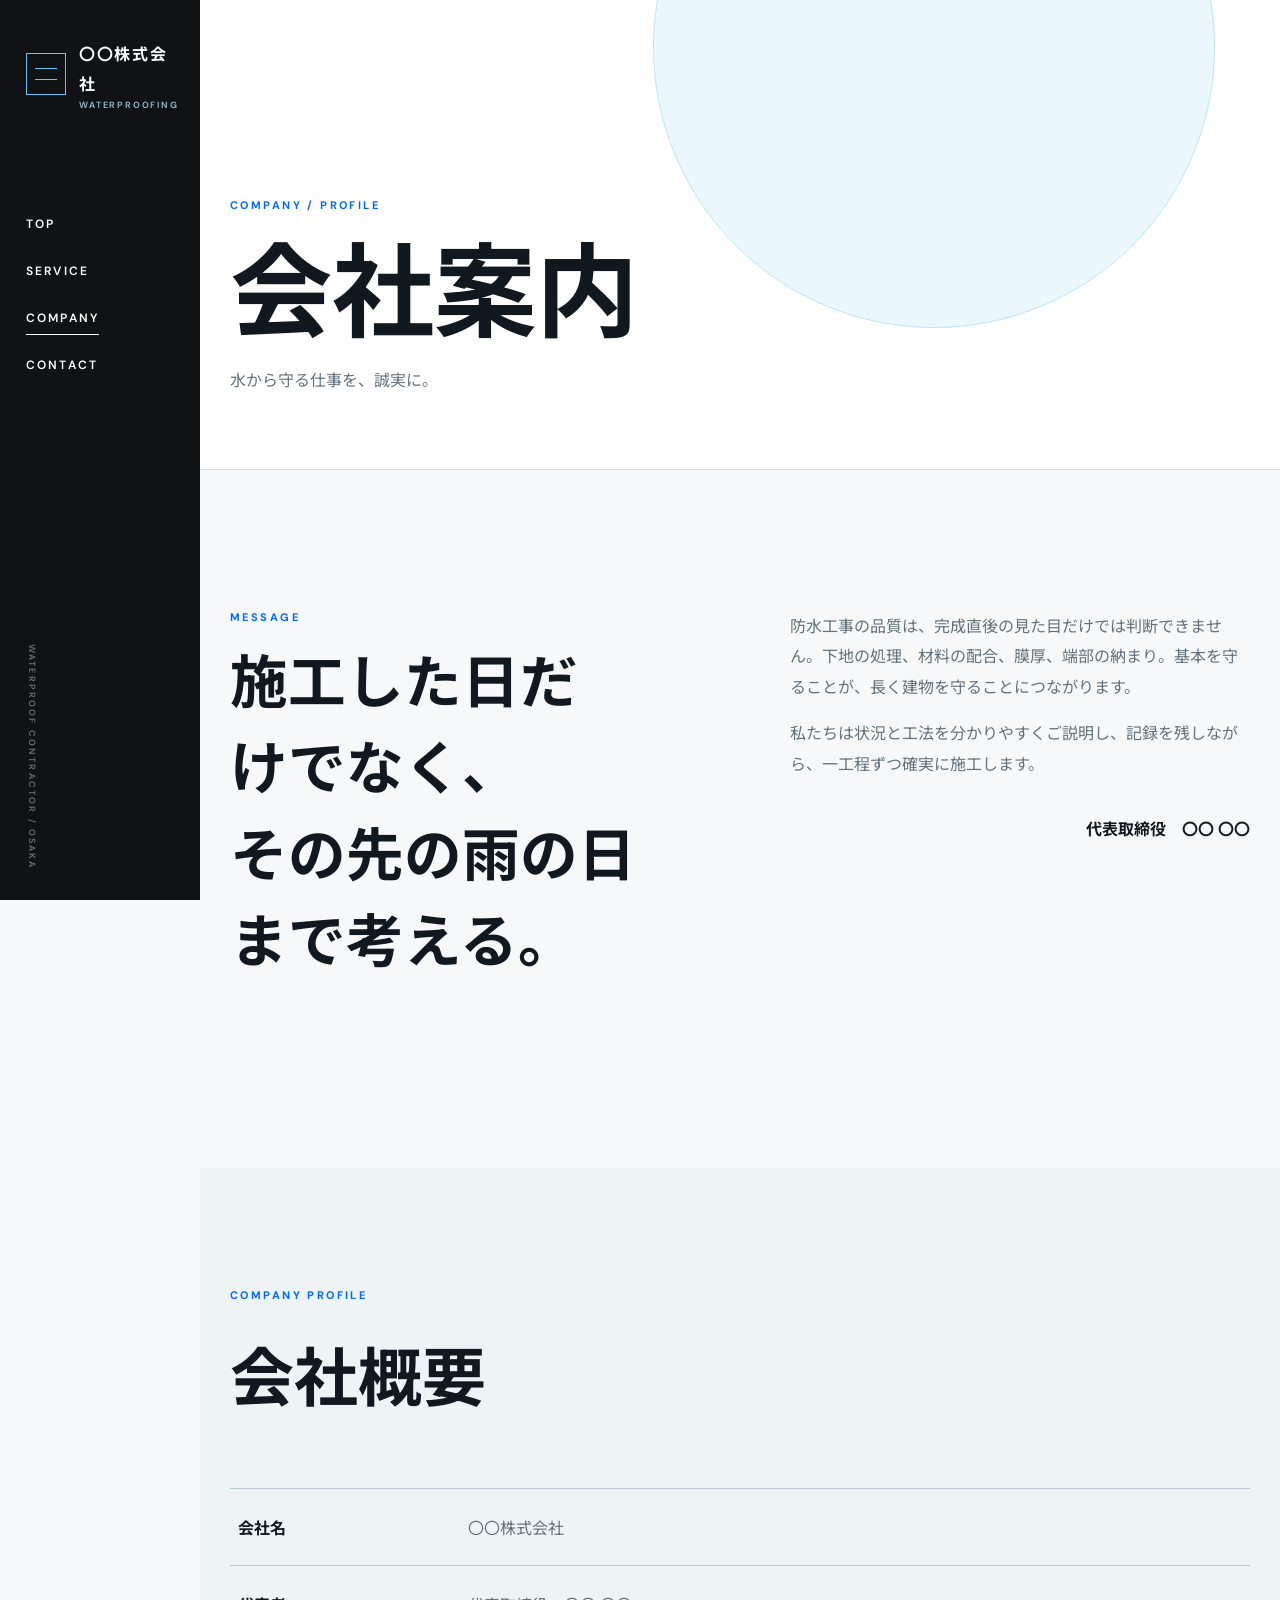
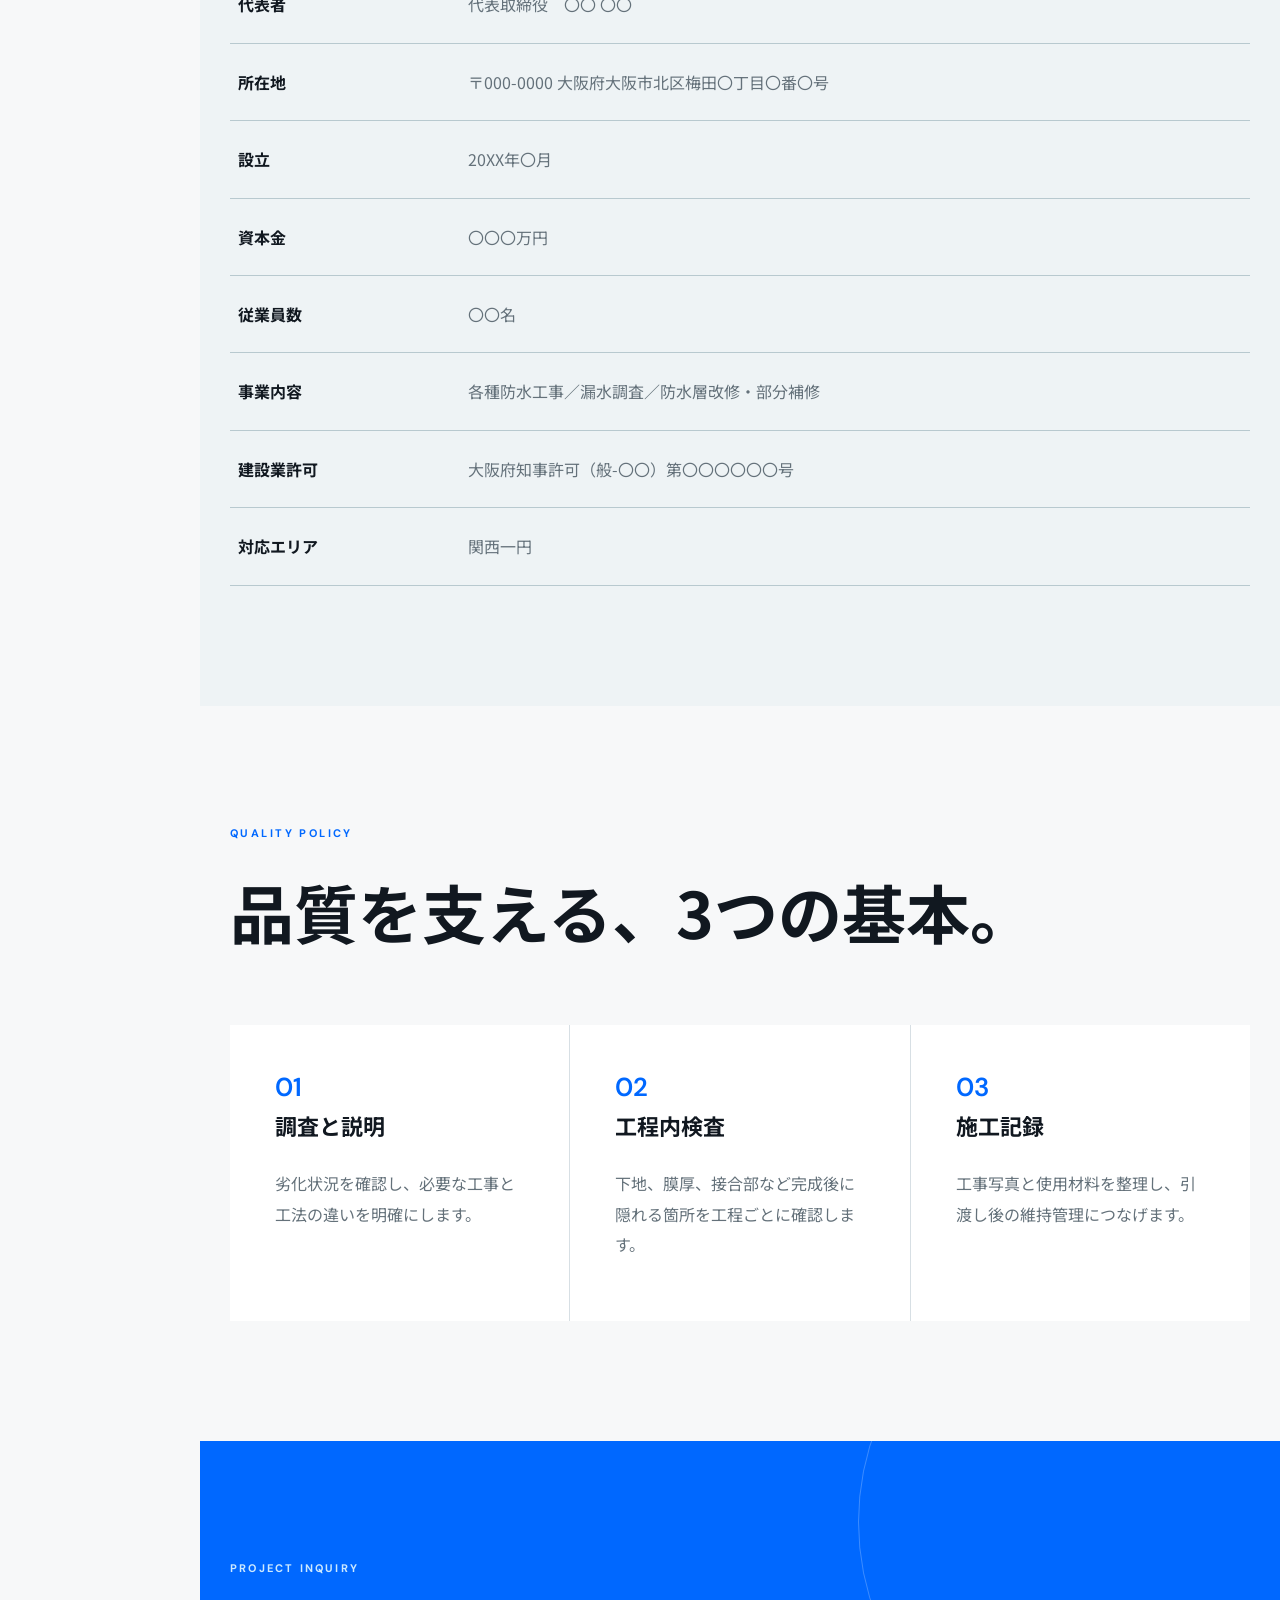
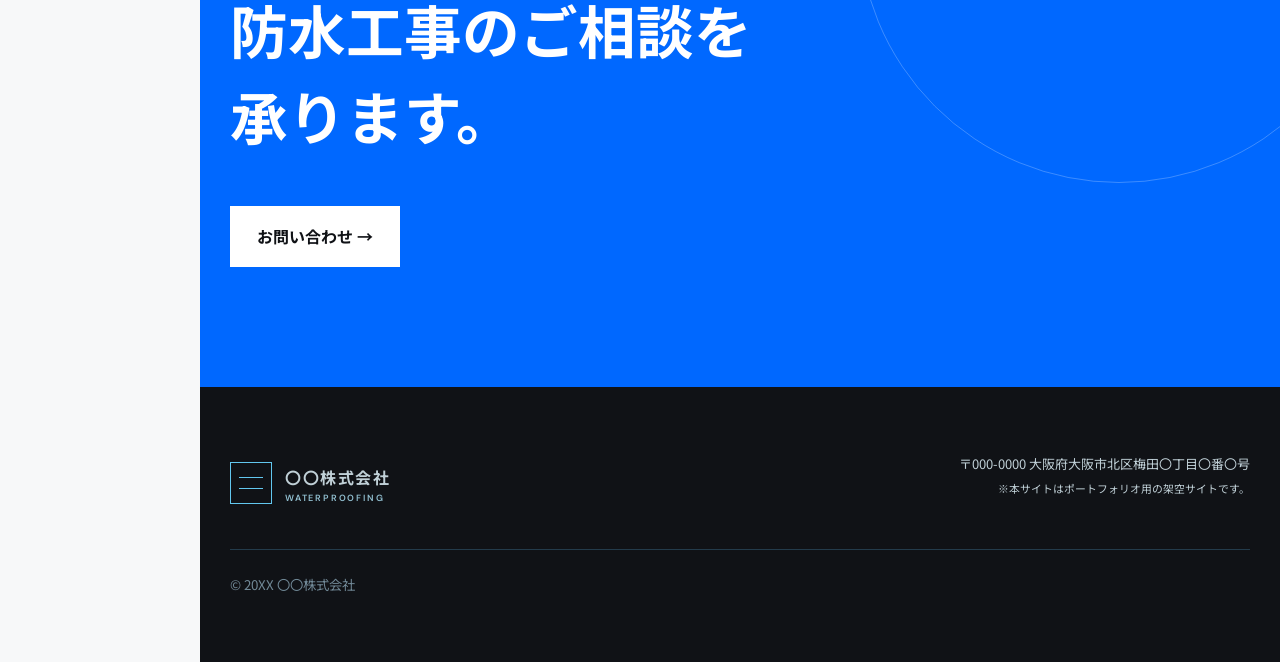
==== company.html @ 829f5418 "Apply the editorial modern design across all pages" ====
<!doctype html>
<html lang="ja">
<head>
<meta charset="UTF-8">
<meta name="viewport" content="width=device-width,initial-scale=1">
<meta name="description" content="〇〇株式会社の会社案内と施工品質への考え方。">
<title>会社案内 | 〇〇株式会社</title>
<link rel="preconnect" href="https://fonts.googleapis.com">
<link rel="preconnect" href="https://fonts.gstatic.com" crossorigin>
<link href="https://fonts.googleapis.com/css2?family=DM+Sans:wght@400;500;600;700&family=Noto+Sans+JP:wght@400;500;600;700;800&display=swap" rel="stylesheet">
<link rel="stylesheet" href="editorial-modern.css">
<link rel="icon" href="favicon.svg" type="image/svg+xml">
<script src="script.js" defer>
</script>
</head>
<body>
<div class="progress">
</div>
<header>
<a class="logo" href="index.html">
<i>
</i>
<span>〇〇株式会社<small>WATERPROOFING</small>
</span>
</a>
<button class="menu" aria-label="メニューを開く" aria-expanded="false">
<b>
</b>
<b>
</b>
</button>
<nav>
<a href="index.html">TOP</a>
<a href="services.html">SERVICE</a>
<a class="on" href="company.html">COMPANY</a>
<a href="contact.html">CONTACT</a>
</nav>
</header>
<main>
<section class="page-hero company">
<p>COMPANY / PROFILE</p>
<h1>会社案内</h1>
<span>水から守る仕事を、誠実に。</span>
</section>
<section class="message">
<div>
<p class="label">MESSAGE</p>
<h2>施工した日だけでなく、<br>その先の雨の日まで考える。</h2>
</div>
<div>
<p>防水工事の品質は、完成直後の見た目だけでは判断できません。下地の処理、材料の配合、膜厚、端部の納まり。基本を守ることが、長く建物を守ることにつながります。</p>
<p>私たちは状況と工法を分かりやすくご説明し、記録を残しながら、一工程ずつ確実に施工します。</p>
<b>代表取締役　〇〇 〇〇</b>
</div>
</section>
<section class="profile">
<p class="label">COMPANY PROFILE</p>
<h2>会社概要</h2>
<dl>
<div>
<dt>会社名</dt>
<dd>〇〇株式会社</dd>
</div>
<div>
<dt>代表者</dt>
<dd>代表取締役　〇〇 〇〇</dd>
</div>
<div>
<dt>所在地</dt>
<dd>〒000-0000 大阪府大阪市北区梅田〇丁目〇番〇号</dd>
</div>
<div>
<dt>設立</dt>
<dd>20XX年〇月</dd>
</div>
<div>
<dt>資本金</dt>
<dd>〇〇〇万円</dd>
</div>
<div>
<dt>従業員数</dt>
<dd>〇〇名</dd>
</div>
<div>
<dt>事業内容</dt>
<dd>各種防水工事／漏水調査／防水層改修・部分補修</dd>
</div>
<div>
<dt>建設業許可</dt>
<dd>大阪府知事許可（般-〇〇）第〇〇〇〇〇〇号</dd>
</div>
<div>
<dt>対応エリア</dt>
<dd>関西一円</dd>
</div>
</dl>
</section>
<section class="quality">
<p class="label">QUALITY POLICY</p>
<h2>品質を支える、3つの基本。</h2>
<div>
<article>
<b>01</b>
<h3>調査と説明</h3>
<p>劣化状況を確認し、必要な工事と工法の違いを明確にします。</p>
</article>
<article>
<b>02</b>
<h3>工程内検査</h3>
<p>下地、膜厚、接合部など完成後に隠れる箇所を工程ごとに確認します。</p>
</article>
<article>
<b>03</b>
<h3>施工記録</h3>
<p>工事写真と使用材料を整理し、引渡し後の維持管理につなげます。</p>
</article>
</div>
</section>
<section class="cta">
<p>PROJECT INQUIRY</p>
<h2>防水工事のご相談を<br>承ります。</h2>
<a class="button white" href="contact.html">お問い合わせ →</a>
</section>
</main>
<footer>
<a class="logo" href="index.html">
<i>
</i>
<span>〇〇株式会社<small>WATERPROOFING</small>
</span>
</a>
<p>〒000-0000 大阪府大阪市北区梅田〇丁目〇番〇号<br>
<small>※本サイトはポートフォリオ用の架空サイトです。</small>
</p>
<small>© 20XX 〇〇株式会社</small>
</footer>
</body>
</html>
---- editorial-modern.css ----
:root{--navy:#071b2d;--blue:#167bb0;--aqua:#5fb7d8;--ice:#eef5f7;--white:#fff;--ink:#14222b;--muted:#62717a;--line:#cad8de;--max:1280px}
*{box-sizing:border-box}
html{scroll-behavior:smooth}
body{margin:0;color:var(--ink);background:#fff;font:16px/1.9 "Noto Sans JP",sans-serif}
body.locked{overflow:hidden}
a{color:inherit;text-decoration:none}
h1,h2,h3,p{margin-top:0}
h1,h2,h3{text-wrap:balance;line-break:strict}
.progress{position:fixed;z-index:100;top:0;left:0;height:3px;background:var(--aqua)}
header{position:fixed;z-index:50;inset:0 auto 0 0;width:230px;height:100vh;padding:42px 30px 34px;display:flex;flex-direction:column;align-items:flex-start;color:#fff;background:#061522;border-right:1px solid #19394c;transition:.3s}
header:after{content:"WATERPROOF CONTRACTOR / OSAKA";margin-top:auto;color:#547486;font:600 9px "DM Sans";letter-spacing:.2em;writing-mode:vertical-rl}
header.solid{background:#061522;box-shadow:10px 0 35px rgba(0,0,0,.12)}
.logo{display:flex;align-items:center;gap:13px}
.logo>i{width:42px;height:42px;border:1px solid var(--aqua);position:relative}
.logo>i:before,.logo>i:after{content:"";position:absolute;left:8px;right:8px;height:1px;background:var(--aqua)}
.logo>i:before{top:14px}
.logo>i:after{top:25px}
.logo span{font-weight:700;letter-spacing:.1em}
.logo small{display:block;color:#91bfd0;font:600 9px "DM Sans";letter-spacing:.2em}
nav{display:flex;flex-direction:column;gap:28px;margin-top:90px}
nav a{font:600 11px "DM Sans";letter-spacing:.18em;position:relative}
nav a:after{content:"";position:absolute;left:0;right:100%;bottom:-9px;height:1px;background:var(--aqua);transition:.3s}
nav a:hover:after,nav a.on:after{right:0}
.menu{display:none}
main,body>footer{margin-left:230px}
.hero{min-height:760px;height:100svh;display:grid;grid-template-columns:52% 48%;position:relative;overflow:hidden;color:#fff;background:var(--navy)}
.hero-photo{padding:140px 6vw 75px;display:flex;flex-direction:column;justify-content:space-between;background:linear-gradient(145deg,#061522,#0b3048);position:relative;overflow:hidden}
.hero-photo:before{content:"";position:absolute;inset:0;background:repeating-linear-gradient(90deg,transparent 0,transparent calc(20% - 1px),rgba(95,183,216,.08) 20%)}
.layer-copy{position:relative;z-index:1}.layer-copy p{color:var(--aqua);font:700 11px "DM Sans";letter-spacing:.22em}.layer-copy h2{max-width:600px;color:#fff;font-size:clamp(2.2rem,3.5vw,4rem);line-height:1.5}.layer-stack{position:relative;z-index:1;list-style:none;padding:0;margin:0;width:min(610px,100%)}.layer-stack li{height:54px;padding:0 18px;display:flex;align-items:center;gap:25px;border-top:1px solid rgba(255,255,255,.35);color:#fff;background:rgba(255,255,255,.04);transform:translateX(calc(var(--n,0)*18px))}.layer-stack li:nth-child(1){--n:3;background:rgba(95,183,216,.34)}.layer-stack li:nth-child(2){--n:2;background:rgba(22,123,176,.28)}.layer-stack li:nth-child(3){--n:1}.layer-stack b{color:var(--aqua);font:600 12px "DM Sans"}.layer-stack span{font:600 11px "DM Sans";letter-spacing:.18em}
.hero-panel{min-width:0;padding:125px 3vw 75px 4.5vw;display:flex;flex-direction:column;justify-content:center;background:linear-gradient(145deg,#0a2740,#061827)}
.hero-panel:before{content:"";position:absolute;right:-12%;top:-20%;width:48vw;height:48vw;border:1px solid rgba(95,183,216,.16);border-radius:50%}
.en,.label{color:var(--blue);font:700 11px "DM Sans";letter-spacing:.22em}
.hero .en{color:var(--aqua)}
.hero h1{margin:20px 0 22px;font-size:clamp(2.75rem,3.55vw,3.75rem);line-height:1.32;position:relative}
.hero h1 span,.hero h1 em{display:block;width:max-content;max-width:none;white-space:nowrap!important}
.hero h1 em{font-style:normal;color:var(--aqua)}
.hero .lead{color:#b8cbd4;position:relative}
.hero-panel>div{display:flex;align-items:center;gap:28px;margin-top:28px;position:relative}
.button{min-height:58px;padding:15px 27px;display:inline-flex;align-items:center;justify-content:center;color:#fff;background:var(--blue);border:0;font-weight:700;cursor:pointer}
.line-link{font-size:13px;font-weight:700;border-bottom:1px solid currentColor}
.diagnosis{max-width:var(--max);margin:auto;padding:140px 30px;display:grid;grid-template-columns:1.2fr .8fr;gap:120px}
.diagnosis h2,.service-lead h2,.message h2,.contact-wrap h2{font-size:clamp(2.4rem,4.5vw,4.8rem);line-height:1.5}
.diagnosis>div:last-child{padding-top:55px;color:var(--muted)}
.diagnosis .line-link{display:inline-block;margin-top:18px;color:var(--blue)}
.systems{padding:130px max(30px,calc((100% - var(--max))/2));background:var(--ice)}
.section-title{display:grid;grid-template-columns:1fr 1fr;align-items:end;margin-bottom:50px}
.section-title h2{font-size:clamp(3rem,6vw,6rem);margin:5px 0}
.section-title span{color:var(--muted);text-align:right}
.system-list{border-top:1px solid #aebfc6}
.system-list a{min-height:125px;padding:20px;display:grid;grid-template-columns:80px 1fr 30px;align-items:center;border-bottom:1px solid #aebfc6;transition:.3s}
.system-list a:hover{padding-left:35px;color:#fff;background:var(--navy)}
.system-list b,.system-list a>span{color:var(--blue);font-family:"DM Sans"}
.system-list small{color:var(--blue);font:700 10px "DM Sans";letter-spacing:.17em}
.system-list h3{margin:5px 0 0;font-size:24px}
.precision{min-height:740px;display:grid;grid-template-columns:46% 54%;background:var(--navy);color:#fff}
.precision-copy{padding:110px 7vw 90px max(30px,calc((100vw - var(--max))/2))}
.precision-copy .label{color:var(--aqua)}
.precision-copy h2{font-size:clamp(2.3rem,4.2vw,4.5rem);line-height:1.5}
.precision-copy>p:not(.label){color:#aebfc7}
.precision-copy ul{list-style:none;padding:25px 0 0;margin:35px 0 0;border-top:1px solid #294357}
.precision-copy li{padding:18px 0;display:flex;gap:25px;border-bottom:1px solid #294357}
.precision-copy li b{color:var(--aqua);font-family:"DM Sans"}
.precision-photo{background:linear-gradient(90deg,rgba(7,27,45,.35),transparent),url("https://s3-ap-northeast-1.amazonaws.com/production-switch/uploads/portfolio_storage/file/388506/T66xtdMcOXSDNlxUqtaG6Q.png") center/cover}
.symptoms{padding:120px max(30px,calc((100% - var(--max))/2))}
.symptoms h2{font-size:clamp(2rem,4vw,4rem)}
.symptoms>div{display:grid;grid-template-columns:repeat(5,1fr);margin-top:45px;border-top:1px solid var(--line);border-left:1px solid var(--line)}
.symptoms span{min-height:130px;padding:20px;display:grid;place-items:center;text-align:center;border-right:1px solid var(--line);border-bottom:1px solid var(--line)}
.cta{padding:120px max(30px,calc((100% - var(--max))/2));color:#fff;background:linear-gradient(120deg,#0d4d70,#071b2d);position:relative;overflow:hidden}
.cta:after{content:"";position:absolute;right:-100px;top:-180px;width:520px;height:520px;border:1px solid rgba(255,255,255,.12);border-radius:50%}
.cta>p{color:var(--aqua);font:700 11px "DM Sans";letter-spacing:.2em}
.cta h2{font-size:clamp(2.3rem,4.5vw,4.8rem);line-height:1.5;position:relative}
.button.white{color:var(--navy);background:#fff;position:relative}
.page-hero{min-height:470px;padding:175px max(30px,calc((100% - var(--max))/2)) 75px;display:flex;flex-direction:column;justify-content:end;color:#fff;background:linear-gradient(130deg,#0c4160,#071b2d);position:relative;overflow:hidden}
.page-hero:after{content:"";position:absolute;right:6%;top:-50%;width:560px;height:560px;border:1px solid rgba(95,183,216,.2);border-radius:50%}
.page-hero p{color:var(--aqua);font:700 11px "DM Sans";letter-spacing:.22em}
.page-hero h1{font-size:clamp(3.7rem,8vw,7.6rem);line-height:1;margin:10px 0 28px;position:relative}
.page-hero span{color:#b8cbd4}
.service-lead{max-width:var(--max);margin:auto;padding:130px 30px 85px}
.service-cards{max-width:var(--max);margin:auto;padding:0 30px 140px;display:grid;grid-template-columns:1fr 1fr;gap:1px;background:var(--line)}
.service-cards article{padding:60px;background:#fff}
.service-cards article>b{float:right;color:#dce8ec;font:700 85px "DM Sans";line-height:.8}
.service-cards small{color:var(--blue);font:700 10px "DM Sans";letter-spacing:.16em}
.service-cards h2{clear:both;font-size:29px;margin:25px 0}
.service-cards p{color:var(--muted)}
.service-cards ul{padding-left:20px}
.flow{padding:120px max(30px,calc((100% - var(--max))/2));background:var(--ice)}
.flow h2,.profile>h2,.quality>h2{font-size:clamp(2.7rem,5vw,5.2rem)}
.flow ol{list-style:none;padding:0;margin:45px 0 0;display:grid;grid-template-columns:repeat(5,1fr)}
.flow li{padding:25px 18px;border-left:1px solid #b8c9cf}
.flow li b{display:block;color:var(--blue);font:600 28px "DM Sans"}
.flow li span{font-size:14px}
.message{max-width:var(--max);margin:auto;padding:140px 30px;display:grid;grid-template-columns:1fr 1fr;gap:100px}
.message>div:last-child p{color:var(--muted)}
.message>div:last-child b{display:block;margin-top:35px;text-align:right}
.profile{padding:120px max(30px,calc((100% - var(--max))/2));background:var(--ice)}
.profile dl{margin:45px 0 0}
.profile dl div{padding:23px 8px;display:grid;grid-template-columns:230px 1fr;border-top:1px solid #b8c9cf}
.profile dl div:last-child{border-bottom:1px solid #b8c9cf}
.profile dt{font-weight:700}
.profile dd{margin:0;color:var(--muted)}
.quality{padding:120px max(30px,calc((100% - var(--max))/2))}
.quality>div{display:grid;grid-template-columns:repeat(3,1fr);gap:1px;margin-top:45px;background:var(--line)}
.quality article{padding:45px;background:#fff}
.quality article b{color:var(--blue);font:600 26px "DM Sans"}
.quality article h3{font-size:22px}
.quality article p{color:var(--muted)}
.contact-wrap{max-width:var(--max);margin:auto;padding:130px 30px;display:grid;grid-template-columns:.85fr 1.15fr;gap:100px}
.contact-wrap>div>p:not(.label){color:var(--muted)}
.contact-wrap ul{list-style:none;padding:20px 0 0}
.contact-wrap li{padding:10px 0;border-bottom:1px solid var(--line)}
form{padding:50px;background:var(--ice)}
form label{display:block;margin-bottom:24px;font-weight:700}
form label>span{float:right;color:var(--blue);font-size:12px}
input,select,textarea{width:100%;margin-top:8px;padding:15px;border:1px solid #b8c9cf;border-radius:0;background:#fff;font:inherit}
textarea{resize:vertical}
.check{display:flex;align-items:center;gap:10px}
.check input{width:auto;margin:0}
.check i{font-style:normal;font-weight:500;font-size:14px}
.note,.success{margin:18px 0 0;color:var(--muted);font-size:13px}
.success{padding:14px;background:#fff;border-left:3px solid var(--blue)}
footer{padding:65px max(30px,calc((100% - var(--max))/2));display:grid;grid-template-columns:1fr 1fr;gap:35px;color:#c0d0d7;background:#061522}
footer>div{display:flex;justify-content:end;gap:25px;font-size:13px}
footer>p{text-align:right;font-size:13px}
footer>small{grid-column:1/-1;padding-top:22px;border-top:1px solid #233b4b;color:#718997}
.reveal{opacity:0;transform:translateY(28px);transition:.75s}
.reveal.visible{opacity:1;transform:none}

@media(max-width:900px){header{inset:0 0 auto;width:auto;height:72px;padding:0 20px;display:flex;flex-direction:row;align-items:center;justify-content:space-between;background:rgba(7,27,45,.97);border-right:0;border-bottom:1px solid #19394c}
header:after{display:none}
header.solid{height:72px;box-shadow:0 8px 35px rgba(0,0,0,.12)}
main,body>footer{margin-left:0}
.menu{display:grid;width:44px;height:44px;place-content:center;gap:7px;border:0;background:none}
.menu b{display:block;width:24px;height:1px;background:#fff}
nav{position:fixed;inset:72px 0 0;margin:0;padding:55px 30px;display:flex;flex-direction:column;align-items:flex-start;background:rgba(7,27,45,.99);transform:translateX(100%);transition:.3s}
nav.open{transform:none}
nav a{font-size:20px}
.hero{height:auto;grid-template-columns:1fr}
.hero-photo{min-height:520px;padding:110px 35px 55px}
.hero-panel{min-height:640px;padding:100px 35px}
.diagnosis,.message,.contact-wrap{grid-template-columns:1fr;gap:45px}
.diagnosis,.message,.contact-wrap{padding-top:90px;padding-bottom:90px}
.diagnosis>div:last-child{padding-top:0}
.precision{grid-template-columns:1fr}
.precision-copy{padding:90px 35px}
.precision-photo{min-height:480px}
.symptoms>div{grid-template-columns:1fr 1fr}
.service-cards{grid-template-columns:1fr}
.flow ol{grid-template-columns:1fr 1fr}
.profile dl div{grid-template-columns:180px 1fr}
}

@media(max-width:600px){.logo>i{width:37px;height:37px}
.logo span{font-size:13px}
.hero-photo{min-height:430px}
.hero-panel{min-height:610px;padding:85px 25px}
.hero h1{font-size:clamp(2.75rem,12vw,3.55rem)}
.hero h1 span,.hero h1 em{width:auto;white-space:normal!important}
.hero-panel>div{align-items:flex-start;flex-direction:column}
.diagnosis h2,.service-lead h2,.message h2,.contact-wrap h2{font-size:2.4rem}
.section-title{grid-template-columns:1fr}
.section-title span{text-align:left}
.system-list a{grid-template-columns:45px 1fr 20px;padding:16px 4px}
.system-list h3{font-size:19px}
.precision-copy{padding:80px 25px}
.precision-copy h2{font-size:2.4rem}
.symptoms{padding-top:85px;padding-bottom:85px}
.symptoms>div{grid-template-columns:1fr}
.symptoms span{min-height:80px}
.page-hero{min-height:410px;padding-top:140px}
.page-hero h1{font-size:3.7rem}
.service-lead{padding-top:90px}
.service-cards{padding:0 15px 90px}
.service-cards article{padding:42px 25px}
.service-cards article>b{font-size:62px}
.flow ol{grid-template-columns:1fr}
.profile dl div{grid-template-columns:1fr;gap:7px}
.profile dd{font-size:14px}
.quality>div{grid-template-columns:1fr}
.contact-wrap{padding-left:18px;padding-right:18px}
form{padding:35px 20px}
footer{grid-template-columns:1fr}
footer>div{justify-content:flex-start;flex-wrap:wrap}
footer>p{text-align:left}
footer>small{grid-column:auto}
}

@media(prefers-reduced-motion:reduce){*{scroll-behavior:auto!important;transition:none!important}
.reveal{opacity:1;transform:none}
}

/* Single-focus hero: visual diagram left, message right */
.hero-photo{padding:110px 6vw 80px;align-items:center;justify-content:center}
.hero-photo .layer-stack{width:min(650px,88%)}
@media(max-width:900px){.hero-photo{padding:90px 35px 55px}}

/* Editorial modern direction */
:root{--navy:#101216;--blue:#0068ff;--aqua:#62c7ef;--ice:#f2f5f7;--ink:#111820;--muted:#64717a;--line:#d7dfe4}
body{background:#f7f8f9}
header{width:200px;padding:38px 26px 30px;background:#101216;border-right:0}
header.solid{background:#101216}
header:after{color:#666e75;letter-spacing:.24em}
nav{margin-top:105px;gap:31px}
nav a{font-size:12px}
nav a:after{background:#fff}
main,body>footer{margin-left:200px}
.hero{grid-template-columns:minmax(560px,1.3fr) minmax(360px,.7fr);grid-template-areas:"copy art";color:var(--ink);background:#fff}
.hero-panel{grid-area:copy;padding:125px 7vw 75px;background:#fff;position:relative;overflow:hidden}
.hero-panel:before{content:"WATERPROOF";right:auto;left:7vw;top:9%;width:auto;height:auto;border:0;border-radius:0;color:#eef1f3;font:700 clamp(4rem,8vw,9rem) "DM Sans";letter-spacing:-.06em;white-space:nowrap}
.hero .en{color:var(--blue)}
.hero h1{color:var(--ink);font-size:clamp(3.5rem,5vw,5.8rem);line-height:1.2;letter-spacing:-.035em}
.hero h1 em{color:var(--blue)}
.hero .lead{color:var(--muted)}
.hero .line-link{color:var(--ink)}
.hero-photo{grid-area:art;padding:0 3vw;background:#dff2fa;align-items:center;position:relative}
.hero-photo:before{content:"";position:absolute;inset:auto -35% 10% auto;width:38vw;height:38vw;border-radius:50%;background:#bce6f6}
.hero-photo:after{content:"04 / WATERPROOF LAYERS";position:absolute;right:28px;top:32px;color:#3f7185;font:600 10px "DM Sans";letter-spacing:.18em;writing-mode:vertical-rl}
.hero-photo .layer-stack{width:100%;transform:rotate(-7deg)}
.layer-stack li{height:68px;border:0;border-bottom:1px solid rgba(17,24,32,.17);color:var(--ink);background:rgba(255,255,255,.3)!important;backdrop-filter:blur(8px);transform:translateX(calc(var(--n,0)*12px))}
.layer-stack li:nth-child(1){background:#fff!important}.layer-stack li:nth-child(2){background:rgba(98,199,239,.72)!important}.layer-stack li:nth-child(3){background:rgba(0,104,255,.16)!important}.layer-stack li:nth-child(4){background:rgba(17,24,32,.12)!important}
.layer-stack b{color:var(--blue)}
.diagnosis{background:#fff}
.systems{color:#fff;background:#101216}
.systems .section-title span,.systems .system-list small{color:#9ca6ac}
.systems .system-list{border-color:#33383d}
.systems .system-list a{border-color:#33383d}
.systems .system-list a:hover{color:#101216;background:#fff}
.systems .system-list b,.systems .system-list a>span{color:var(--aqua)}
.precision{color:var(--ink);background:#e9eef1}
.precision-copy .label,.precision-copy li b{color:var(--blue)}
.precision-copy>p:not(.label){color:var(--muted)}
.precision-copy ul,.precision-copy li{border-color:#c7d1d7}
.precision-photo{filter:grayscale(1);background-blend-mode:screen}
.cta{background:var(--blue)}
.cta>p{color:#cce9ff}
.cta:after{border-color:rgba(255,255,255,.24)}
.page-hero{color:var(--ink);background:#fff;border-bottom:1px solid var(--line)}
.page-hero p{color:var(--blue)}
.page-hero span{color:var(--muted)}
.page-hero:after{border-color:#bde6f5;background:#eaf7fc}
.service-cards article,.quality article{background:#fff}
.flow,.profile,form{background:#eef3f5}
footer{background:#101216}
@media(max-width:900px){header{width:auto;padding:0 20px;background:#101216}header.solid{background:#101216}main,body>footer{margin-left:0}.hero{grid-template-columns:1fr;grid-template-areas:"copy" "art"}.hero-panel{padding:120px 35px 90px}.hero-panel:before{left:35px;top:7%;font-size:5rem}.hero-photo{padding:70px 40px}.hero-photo:before{width:70vw;height:70vw}.hero-photo:after{right:15px}.hero-photo .layer-stack{transform:rotate(-4deg)}}
@media(max-width:600px){.hero-panel{padding:110px 25px 80px}.hero-panel:before{left:25px;font-size:3.8rem}.hero h1{font-size:3.2rem}.hero-photo{padding:65px 25px}.layer-stack li{height:58px}}
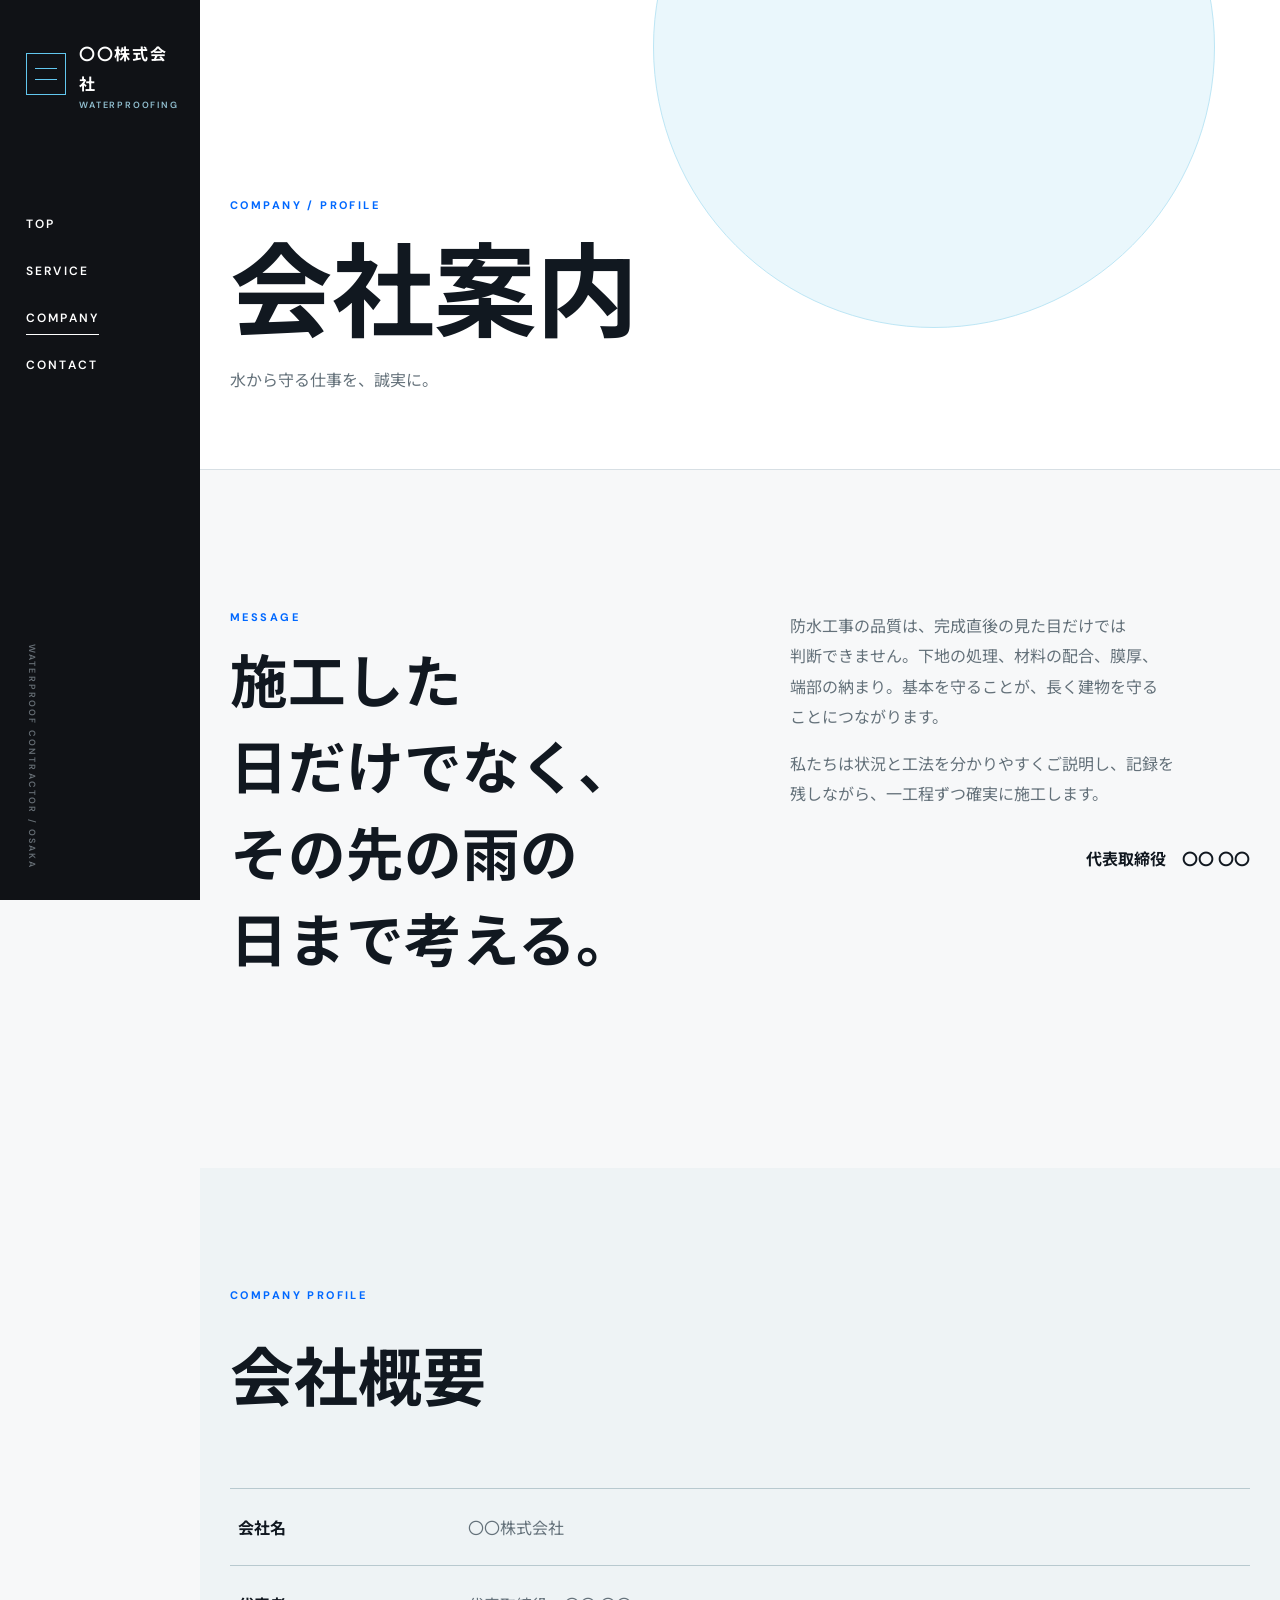
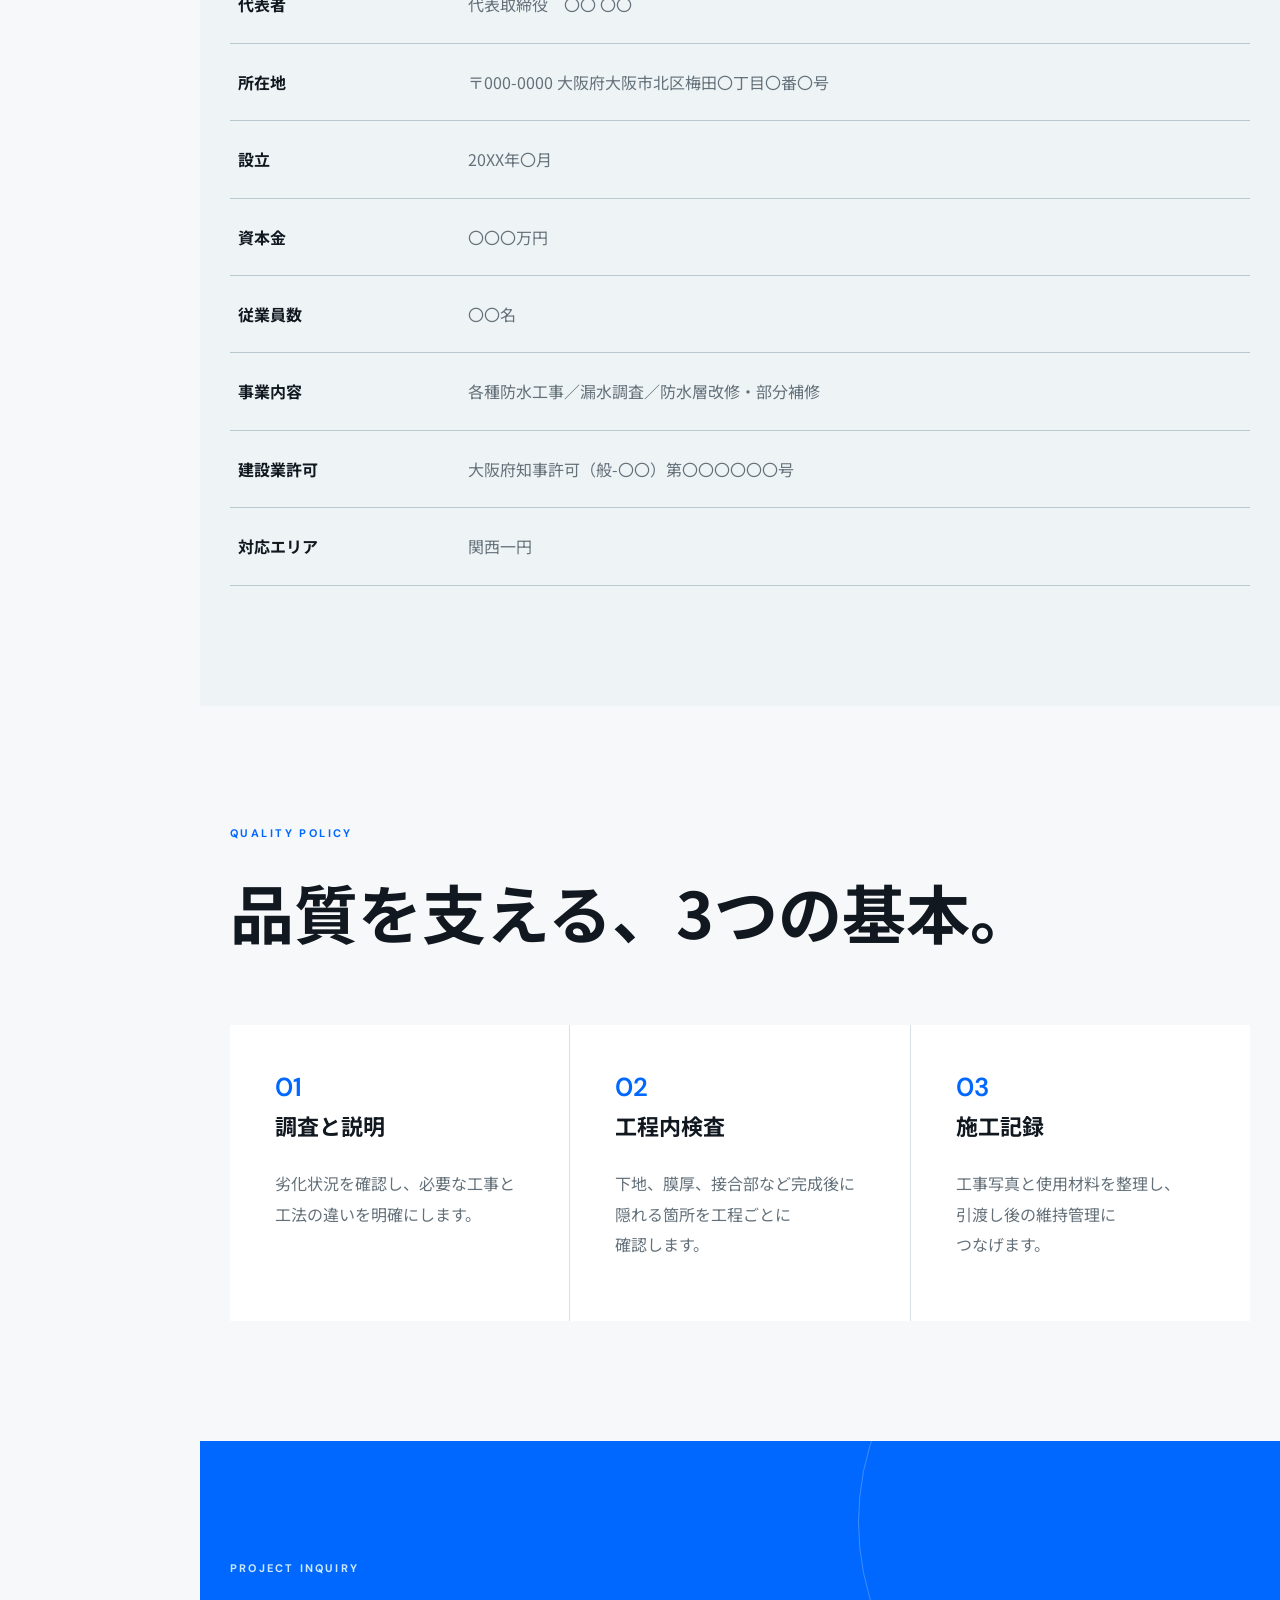
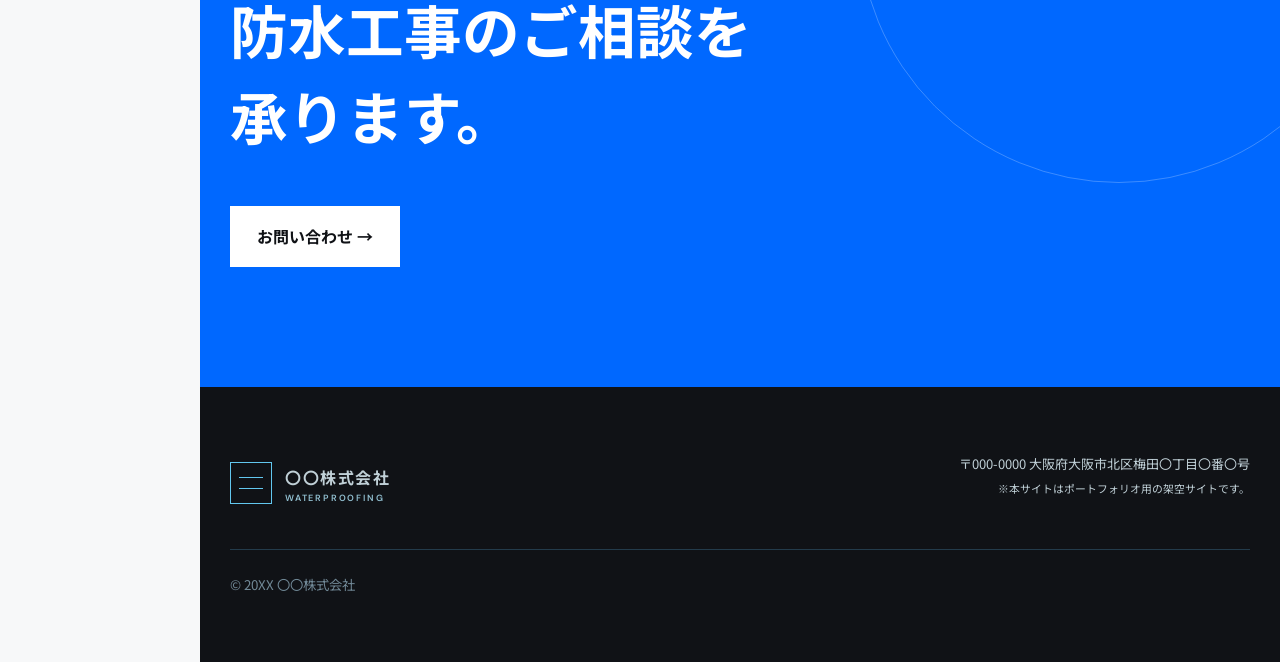
==== commit 7cc24034: "Refresh Japanese line-breaking styles" ====
--- a/company.html
+++ b/company.html
@@ -8,7 +8,7 @@
 <link rel="preconnect" href="https://fonts.googleapis.com">
 <link rel="preconnect" href="https://fonts.gstatic.com" crossorigin>
 <link href="https://fonts.googleapis.com/css2?family=DM+Sans:wght@400;500;600;700&family=Noto+Sans+JP:wght@400;500;600;700;800&display=swap" rel="stylesheet">
-<link rel="stylesheet" href="editorial-modern.css">
+<link rel="stylesheet" href="editorial-modern.css?v=jpbreak1">
 <link rel="icon" href="favicon.svg" type="image/svg+xml">
 <script src="script.js" defer>
 </script>
--- a/editorial-modern.css
+++ b/editorial-modern.css
@@ -149,6 +149,9 @@
 .profile dl div{grid-template-columns:180px 1fr}
 }
 
+/* Meaning-based mobile line breaks */
+@media(max-width:600px){.sp-line{display:block!important}p br{display:block!important}}
+
 @media(max-width:600px){.logo>i{width:37px;height:37px}
 .logo span{font-size:13px}
 .hero-photo{min-height:430px}
@@ -242,3 +245,26 @@
 footer{background:#101216}
 @media(max-width:900px){header{width:auto;padding:0 20px;background:#101216}header.solid{background:#101216}main,body>footer{margin-left:0}.hero{grid-template-columns:1fr;grid-template-areas:"copy" "art"}.hero-panel{padding:120px 35px 90px}.hero-panel:before{left:35px;top:7%;font-size:5rem}.hero-photo{padding:70px 40px}.hero-photo:before{width:70vw;height:70vw}.hero-photo:after{right:15px}.hero-photo .layer-stack{transform:rotate(-4deg)}}
 @media(max-width:600px){.hero-panel{padding:110px 25px 80px}.hero-panel:before{left:25px;font-size:3.8rem}.hero h1{font-size:3.2rem}.hero-photo{padding:65px 25px}.layer-stack li{height:58px}}
+
+/* Mobile Japanese line-break refinement 2026-09-15 */
+@media(max-width:600px){
+  h1,h2,h3{text-wrap:balance;line-break:strict;overflow-wrap:normal}
+  p,li,dd{line-break:strict;overflow-wrap:anywhere}
+  p br{display:none}
+  h1 br,h2 br,h3 br{display:block}
+  .hero h1{font-size:clamp(2.65rem,12vw,3.25rem);line-height:1.27}
+  .hero h1 span,.hero h1 em{width:auto;white-space:normal!important}
+  .diagnosis h2,.service-lead h2,.message h2,.contact-wrap h2{font-size:clamp(2rem,9.5vw,2.55rem);line-height:1.5}
+  .page-hero h1{font-size:clamp(2.65rem,12vw,3.35rem)}
+}
+
+@media(max-width:600px){.sp-line{display:block!important}p br{display:block!important}}
+/* Mobile rule: keep industry terms and compound nouns on one line. */
+@media(max-width:600px){.term-keep{display:inline-block;white-space:nowrap;max-width:100%}}
+
+
+/* Shared Japanese line-breaking rules: preserve phrases without wasting width. */
+html{line-break:strict}
+h1,h2,h3,.lead,.catch,.copy{text-wrap:balance;overflow-wrap:normal;word-break:normal}
+p,li,dt,dd,figcaption{text-wrap:pretty;overflow-wrap:break-word;word-break:normal}
+@supports (word-break:auto-phrase){h1,h2,h3,.lead,.catch,.copy,p,li,dt,dd,figcaption{word-break:auto-phrase}}
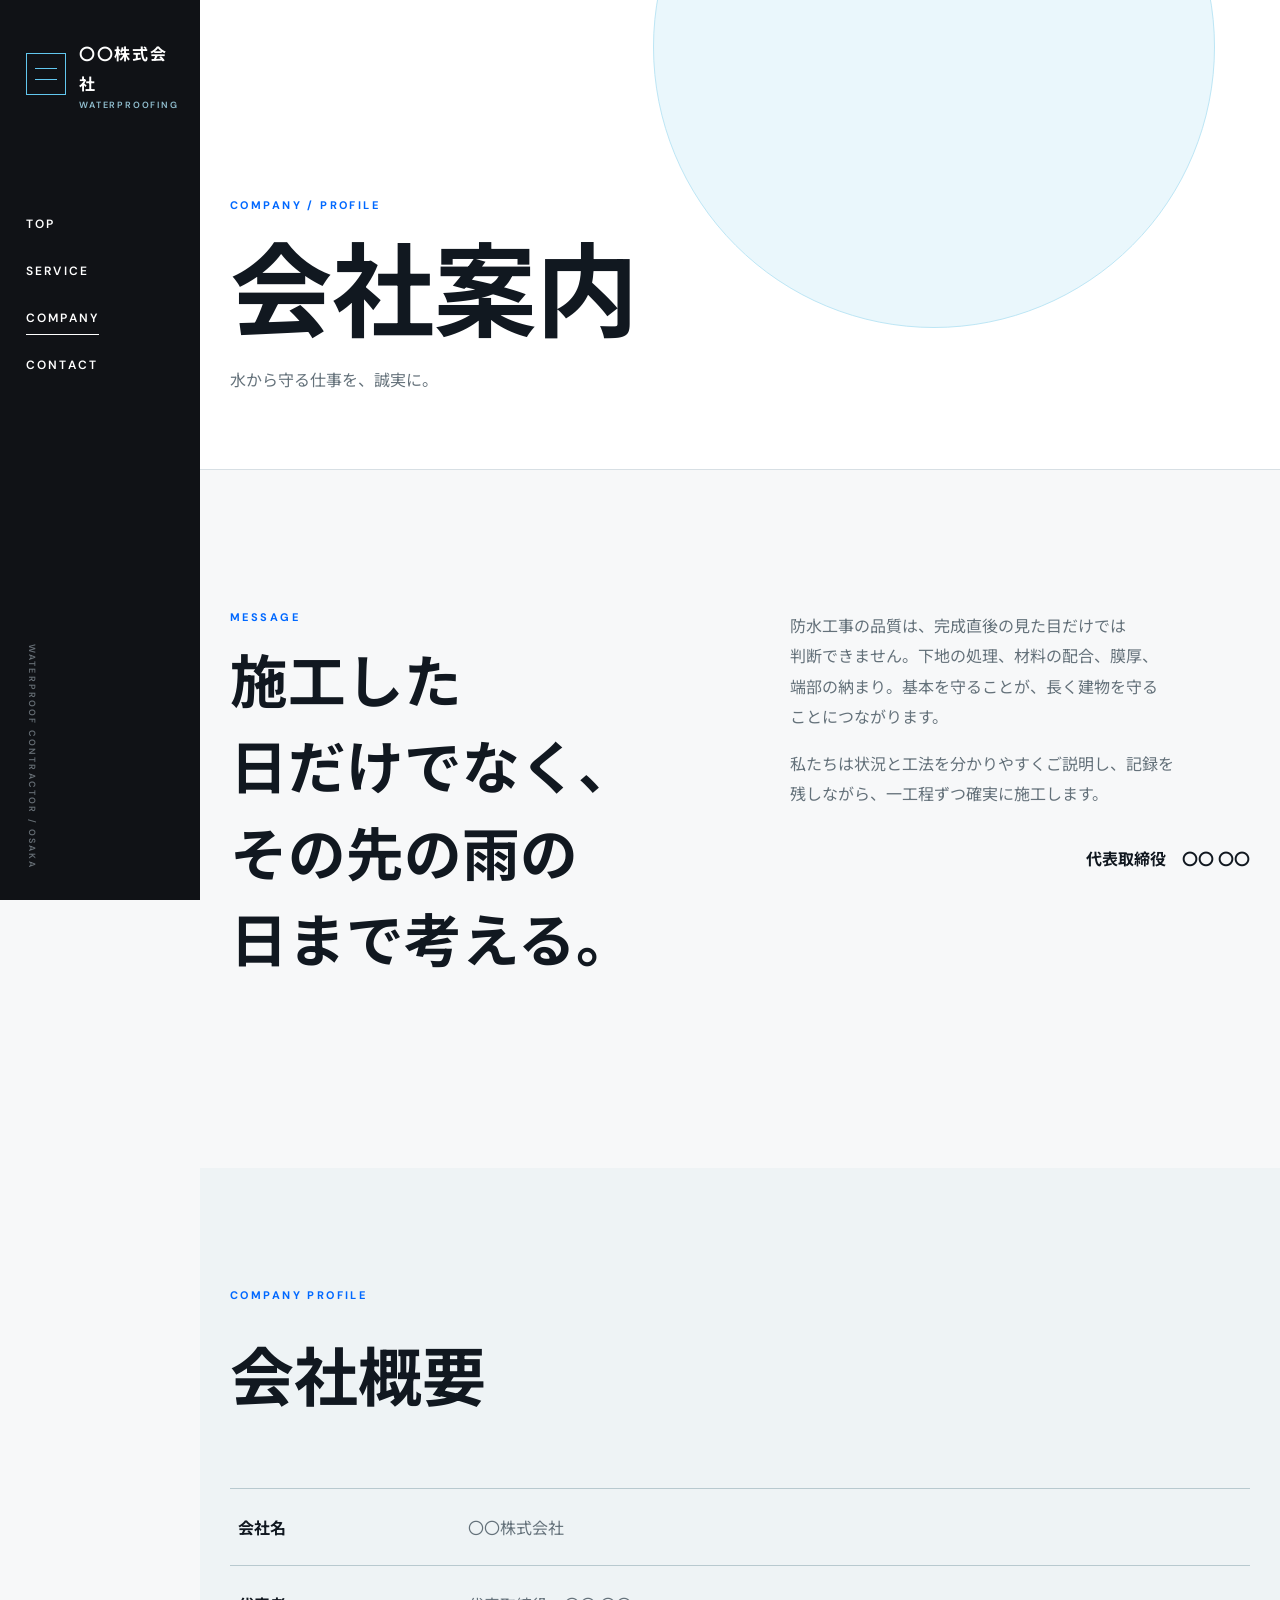
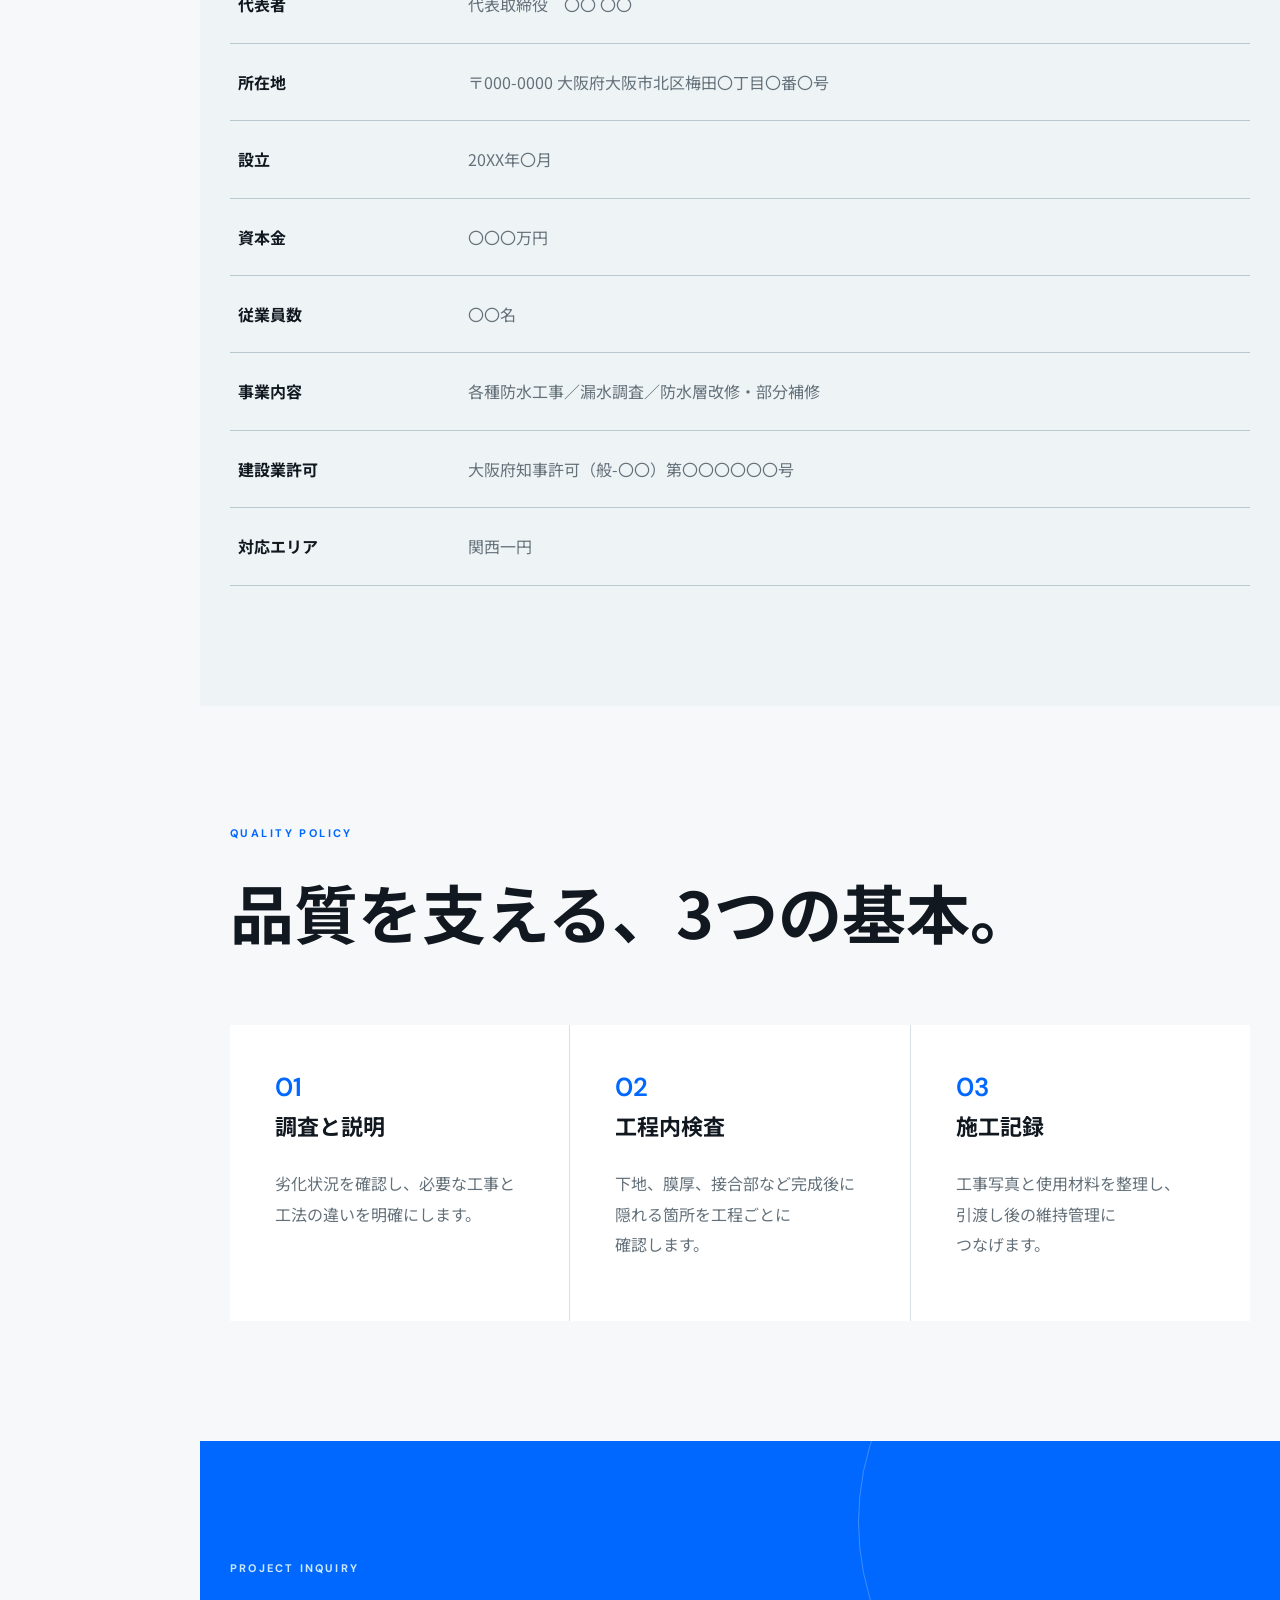
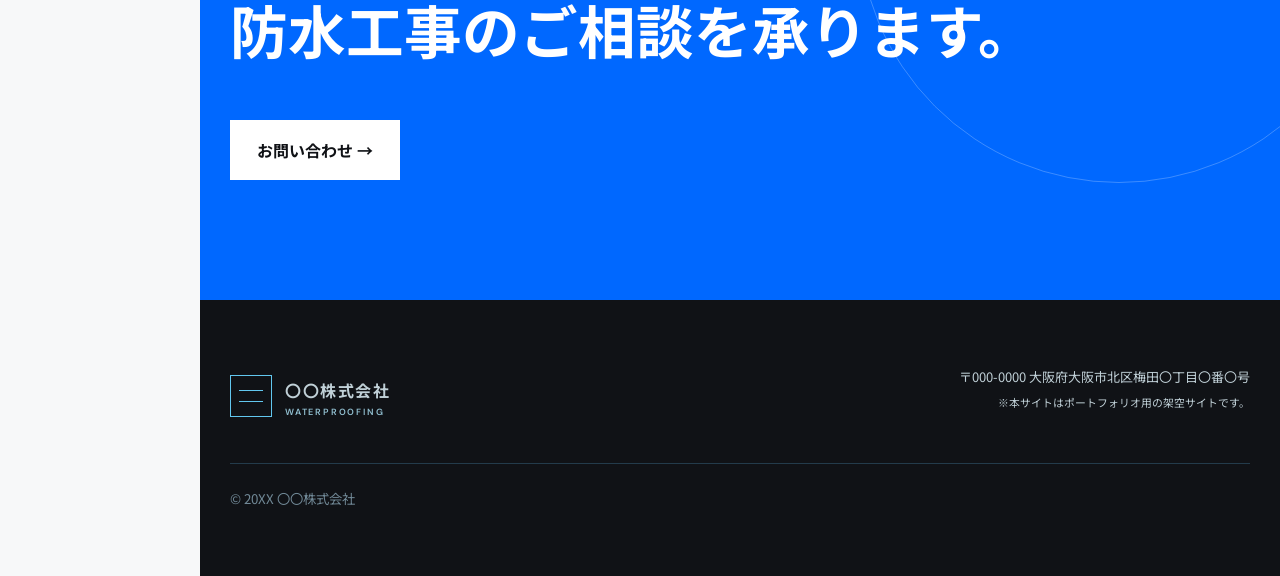
==== commit a6b49451: "スマホの装飾・症状名・CTA改行を修正" ====
--- a/company.html
+++ b/company.html
@@ -8,7 +8,7 @@
 <link rel="preconnect" href="https://fonts.googleapis.com">
 <link rel="preconnect" href="https://fonts.gstatic.com" crossorigin>
 <link href="https://fonts.googleapis.com/css2?family=DM+Sans:wght@400;500;600;700&family=Noto+Sans+JP:wght@400;500;600;700;800&display=swap" rel="stylesheet">
-<link rel="stylesheet" href="editorial-modern.css?v=jpbreak1">
+<link rel="stylesheet" href="editorial-modern.css?v=mobile-fixes4">
 <link rel="icon" href="favicon.svg" type="image/svg+xml">
 <script src="script.js" defer>
 </script>
@@ -118,7 +118,7 @@
 </section>
 <section class="cta">
 <p>PROJECT INQUIRY</p>
-<h2>防水工事のご相談を<br>承ります。</h2>
+<h2 class="semantic-cta"><span>防水工事のご相談を</span><span>承ります。</span></h2>
 <a class="button white" href="contact.html">お問い合わせ →</a>
 </section>
 </main>
--- a/editorial-modern.css
+++ b/editorial-modern.css
@@ -268,3 +268,15 @@
 h1,h2,h3,.lead,.catch,.copy{text-wrap:balance;overflow-wrap:normal;word-break:normal}
 p,li,dt,dd,figcaption{text-wrap:pretty;overflow-wrap:break-word;word-break:normal}
 @supports (word-break:auto-phrase){h1,h2,h3,.lead,.catch,.copy,p,li,dt,dd,figcaption{word-break:auto-phrase}}
+
+
+/* Mobile fixes: symptom names, decorative circle and CTA lines */
+.symptom-keep{white-space:nowrap;word-break:keep-all;overflow-wrap:normal}
+.semantic-cta>span{display:inline}
+@media(max-width:600px){
+  .page-hero:after{display:none!important}
+  .page-hero{isolation:isolate}
+  .symptoms .symptom-keep{white-space:nowrap!important;word-break:keep-all!important;overflow-wrap:normal!important}
+  .semantic-cta{font-size:clamp(1.9rem,7.8vw,2.1rem)!important;line-height:1.55!important;letter-spacing:-.025em}
+  .semantic-cta>span{display:block;width:max-content;max-width:100%;white-space:nowrap}
+}
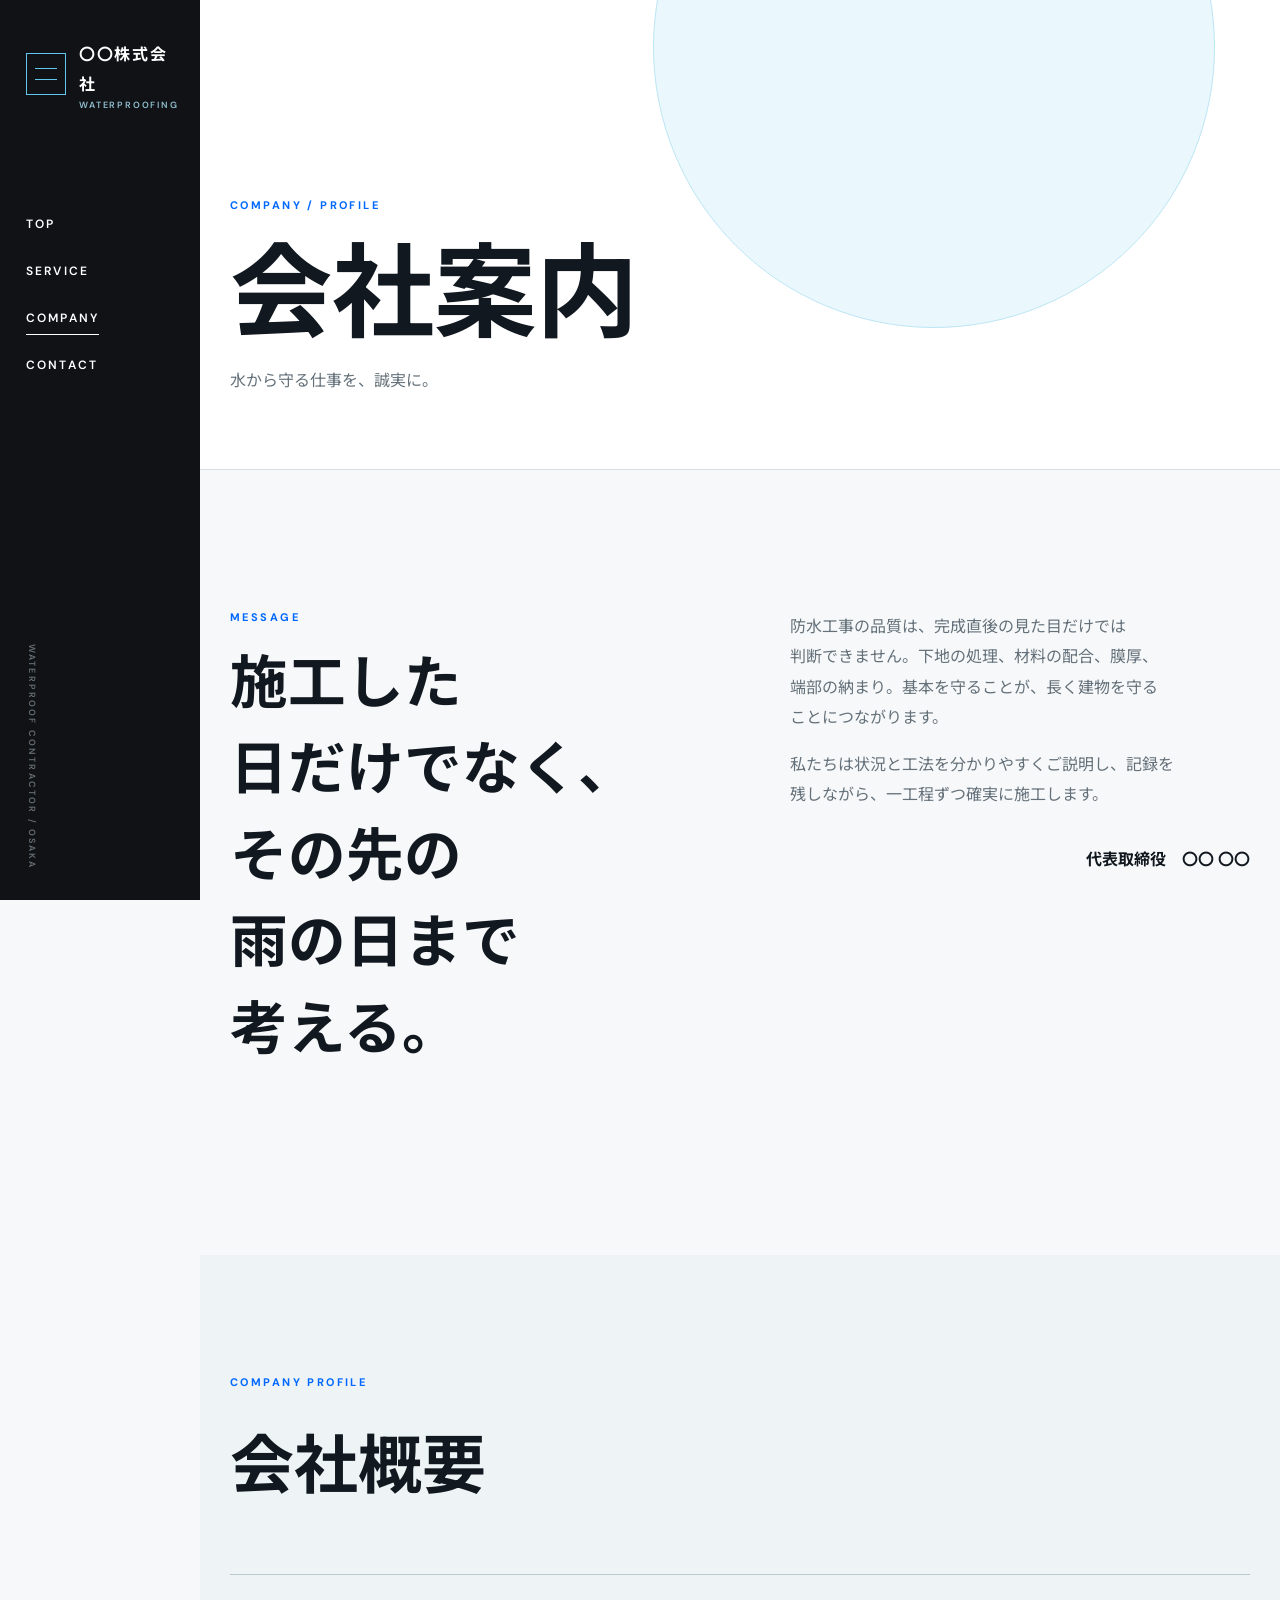
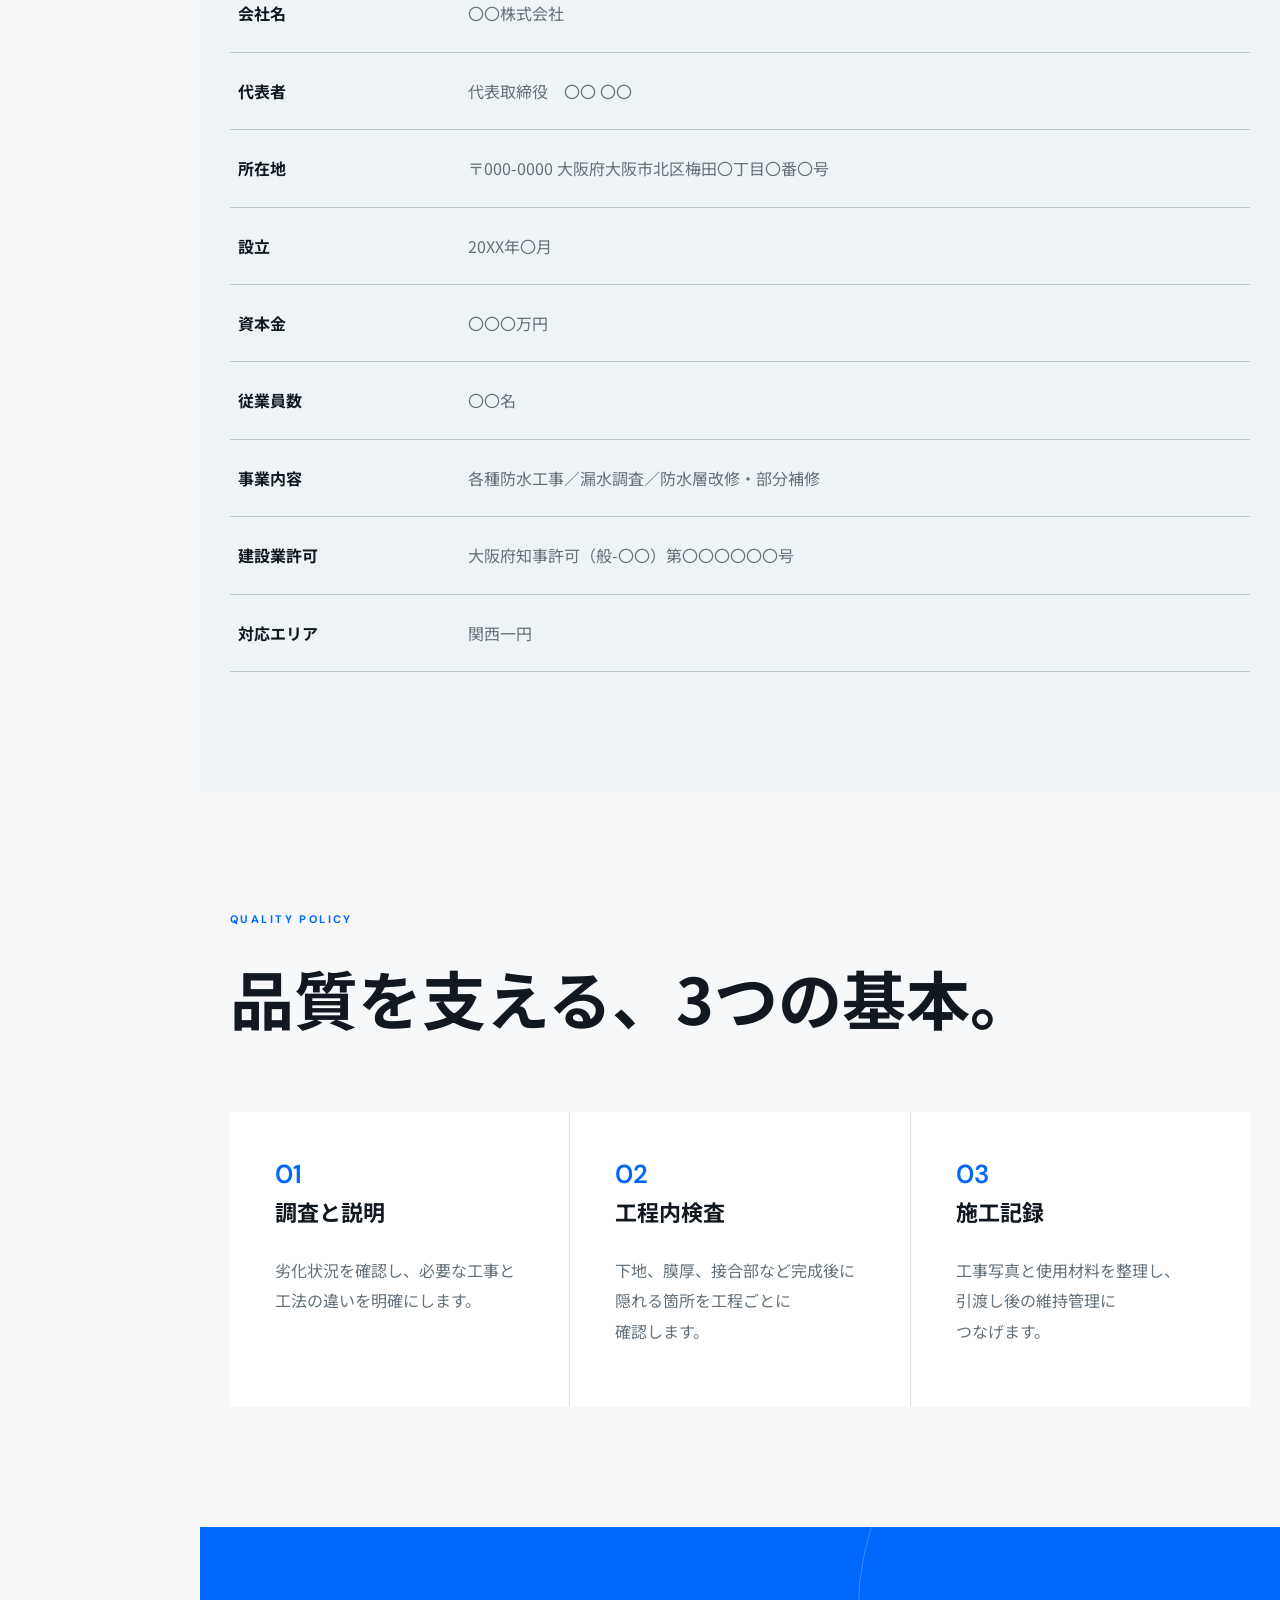
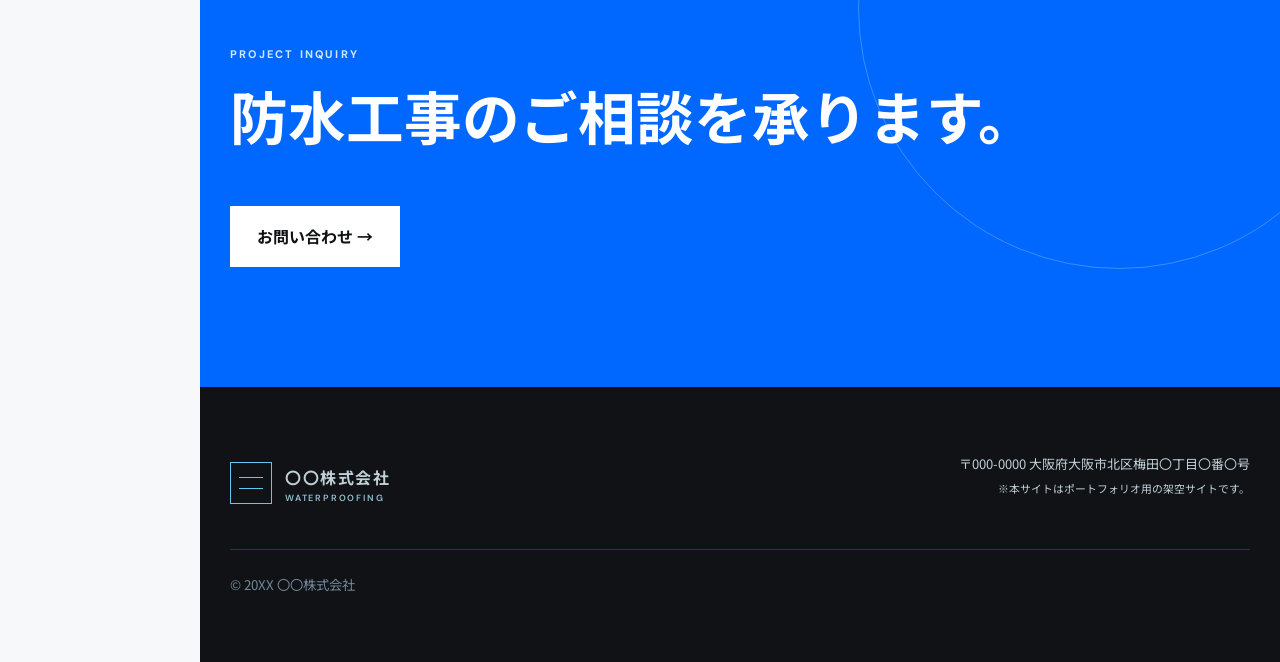
==== commit 3b8b87e0: "Apply approved phrase wrapping to waterproofing sample" ====
--- a/company.html
+++ b/company.html
@@ -8,9 +8,9 @@
 <link rel="preconnect" href="https://fonts.googleapis.com">
 <link rel="preconnect" href="https://fonts.gstatic.com" crossorigin>
 <link href="https://fonts.googleapis.com/css2?family=DM+Sans:wght@400;500;600;700&family=Noto+Sans+JP:wght@400;500;600;700;800&display=swap" rel="stylesheet">
-<link rel="stylesheet" href="editorial-modern.css?v=mobile-fixes4">
+<link rel="stylesheet" href="editorial-modern.css?v=phrase-wrap1">
 <link rel="icon" href="favicon.svg" type="image/svg+xml">
-<script src="script.js" defer>
+<script src="script.js?v=phrase-wrap1" defer>
 </script>
 </head>
 <body>
@@ -39,13 +39,13 @@
 <main>
 <section class="page-hero company">
 <p>COMPANY / PROFILE</p>
-<h1>会社案内</h1>
+<h1 class="phrase-heading"><i class="phrase-unit">会社案内</i></h1>
 <span>水から守る仕事を、誠実に。</span>
 </section>
 <section class="message">
 <div>
 <p class="label">MESSAGE</p>
-<h2>施工した日だけでなく、<br>その先の雨の日まで考える。</h2>
+<h2 class="phrase-heading"><i class="phrase-unit">施工した</i><wbr><i class="phrase-unit">日だけでなく、</i><wbr><i class="phrase-unit">その先の</i><wbr><i class="phrase-unit">雨の日まで</i><wbr><i class="phrase-unit">考える。</i></h2>
 </div>
 <div>
 <p>防水工事の品質は、完成直後の見た目だけでは判断できません。下地の処理、材料の配合、膜厚、端部の納まり。基本を守ることが、長く建物を守ることにつながります。</p>
@@ -55,7 +55,7 @@
 </section>
 <section class="profile">
 <p class="label">COMPANY PROFILE</p>
-<h2>会社概要</h2>
+<h2 class="phrase-heading"><i class="phrase-unit">会社概要</i></h2>
 <dl>
 <div>
 <dt>会社名</dt>
@@ -97,28 +97,28 @@
 </section>
 <section class="quality">
 <p class="label">QUALITY POLICY</p>
-<h2>品質を支える、3つの基本。</h2>
+<h2 class="phrase-heading"><i class="phrase-unit">品質を</i><wbr><i class="phrase-unit">支える、</i><wbr><i class="phrase-unit">3つの</i><wbr><i class="phrase-unit">基本。</i></h2>
 <div>
 <article>
 <b>01</b>
-<h3>調査と説明</h3>
+<h3 class="phrase-heading"><i class="phrase-unit">調査と</i><wbr><i class="phrase-unit">説明</i></h3>
 <p>劣化状況を確認し、必要な工事と工法の違いを明確にします。</p>
 </article>
 <article>
 <b>02</b>
-<h3>工程内検査</h3>
+<h3 class="phrase-heading"><i class="phrase-unit">工程内</i><wbr><i class="phrase-unit">検査</i></h3>
 <p>下地、膜厚、接合部など完成後に隠れる箇所を工程ごとに確認します。</p>
 </article>
 <article>
 <b>03</b>
-<h3>施工記録</h3>
+<h3 class="phrase-heading"><i class="phrase-unit">施工記録</i></h3>
 <p>工事写真と使用材料を整理し、引渡し後の維持管理につなげます。</p>
 </article>
 </div>
 </section>
 <section class="cta">
 <p>PROJECT INQUIRY</p>
-<h2 class="semantic-cta"><span>防水工事のご相談を</span><span>承ります。</span></h2>
+<h2 class="phrase-heading semantic-cta"><i class="phrase-unit">防水工事の</i><wbr><i class="phrase-unit">ご相談を</i><wbr><i class="phrase-unit">承ります。</i></h2>
 <a class="button white" href="contact.html">お問い合わせ →</a>
 </section>
 </main>
--- a/editorial-modern.css
+++ b/editorial-modern.css
@@ -280,3 +280,39 @@
   .semantic-cta{font-size:clamp(1.9rem,7.8vw,2.1rem)!important;line-height:1.55!important;letter-spacing:-.025em}
   .semantic-cta>span{display:block;width:max-content;max-width:100%;white-space:nowrap}
 }
+
+
+/* Fix nested term wrappers inside symptom cards. */
+.symptoms > div > span > span{
+  display:inline!important;
+  min-height:0!important;
+  width:auto!important;
+  max-width:none!important;
+  padding:0!important;
+  margin:0!important;
+  border:0!important;
+  background:none!important;
+  text-align:inherit!important;
+  place-items:initial!important;
+  white-space:inherit!important;
+}
+
+
+/* Desktop precision panel: use the full left column and preserve semantic lines. */
+@media(min-width:901px){
+  .precision-copy{padding:110px 4vw 90px 8vw}
+  .precision-title{font-size:clamp(2rem,3.15vw,4rem)!important;line-height:1.45!important}
+  .precision-title>span{
+    display:block;
+    width:max-content;
+    max-width:100%;
+    white-space:nowrap;
+    text-wrap:nowrap;
+  }
+}
+
+/* Approved phrase boundaries, preserving existing heading and card styles. */
+.phrase-heading{white-space:normal!important;text-wrap:wrap!important;word-break:normal;overflow-wrap:normal;min-width:0}
+.phrase-heading>.phrase-unit{display:inline-block!important;width:auto!important;max-width:none!important;white-space:nowrap!important;text-wrap:nowrap!important;word-break:normal;overflow-wrap:normal;font:inherit;color:inherit;letter-spacing:inherit}
+.phrase-heading>wbr{display:inline}
+.hero h1 .phrase-unit em{display:inline;width:auto;white-space:inherit!important}
